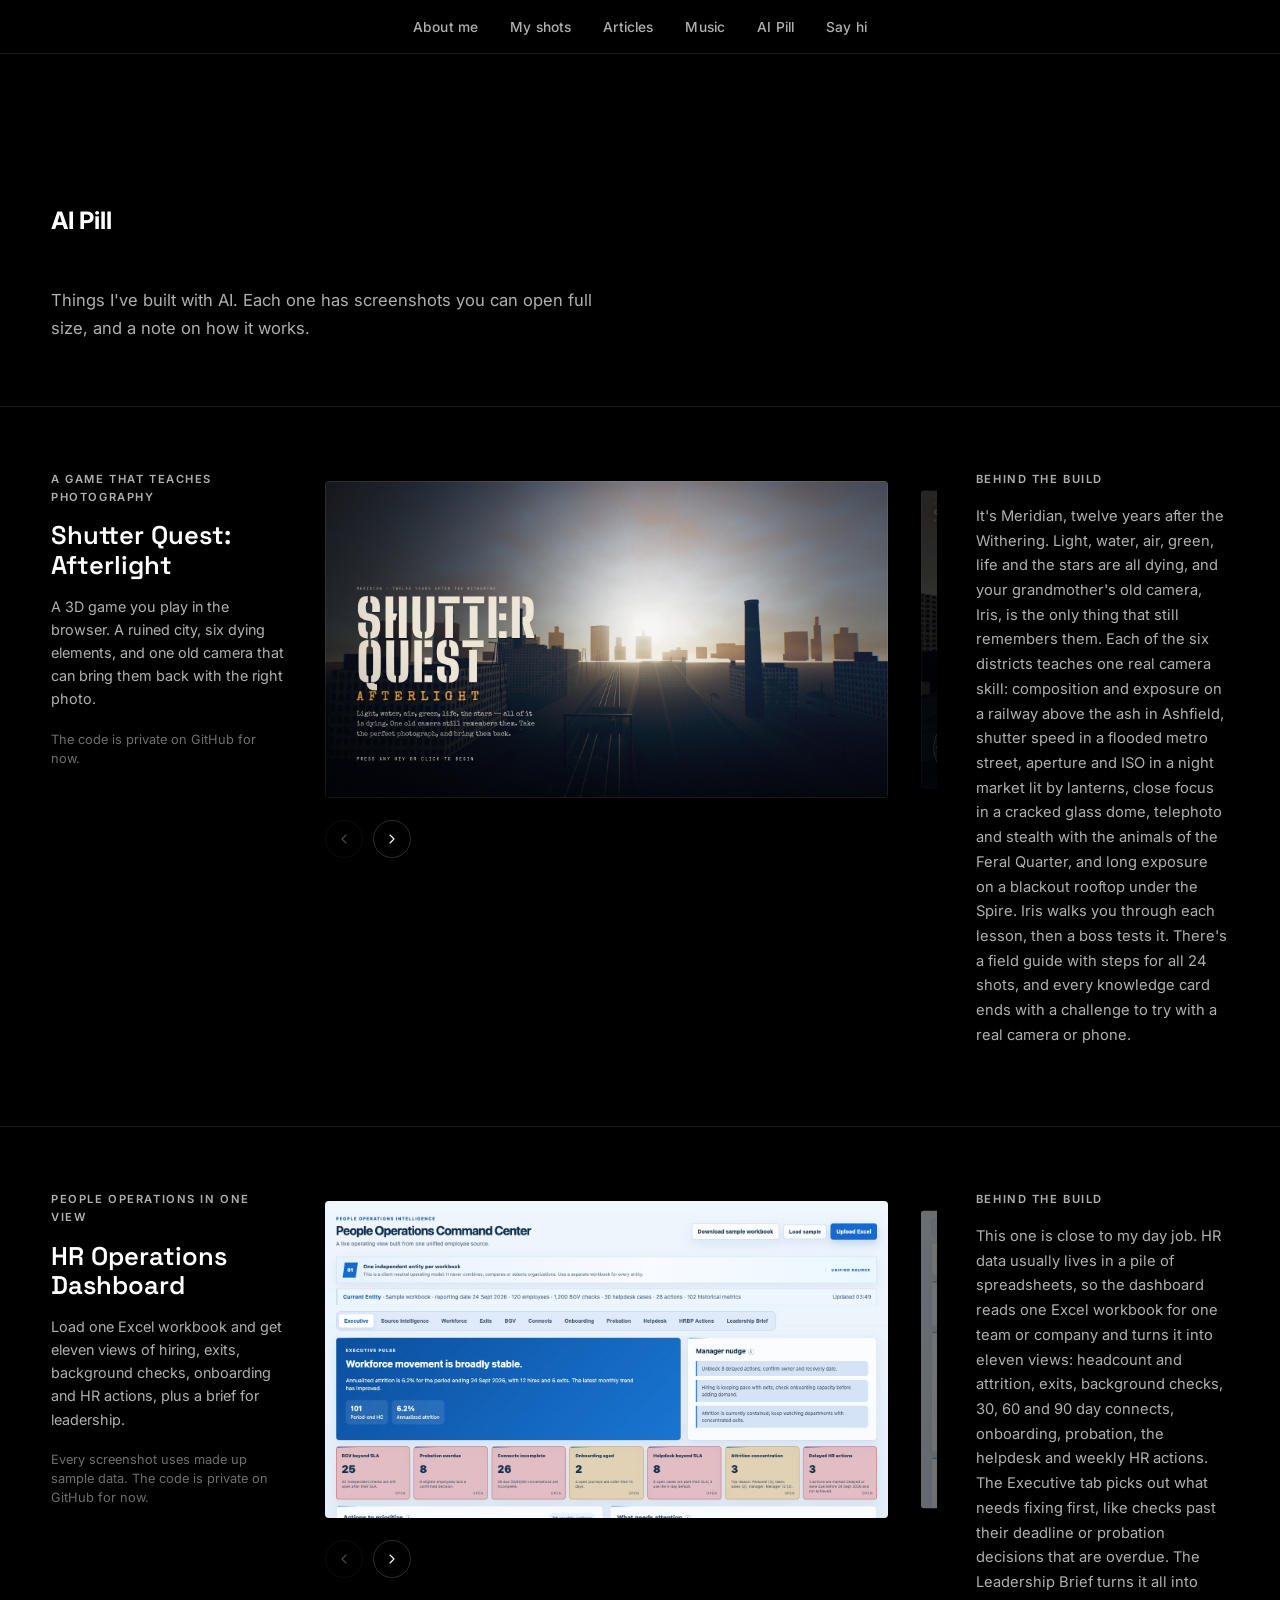
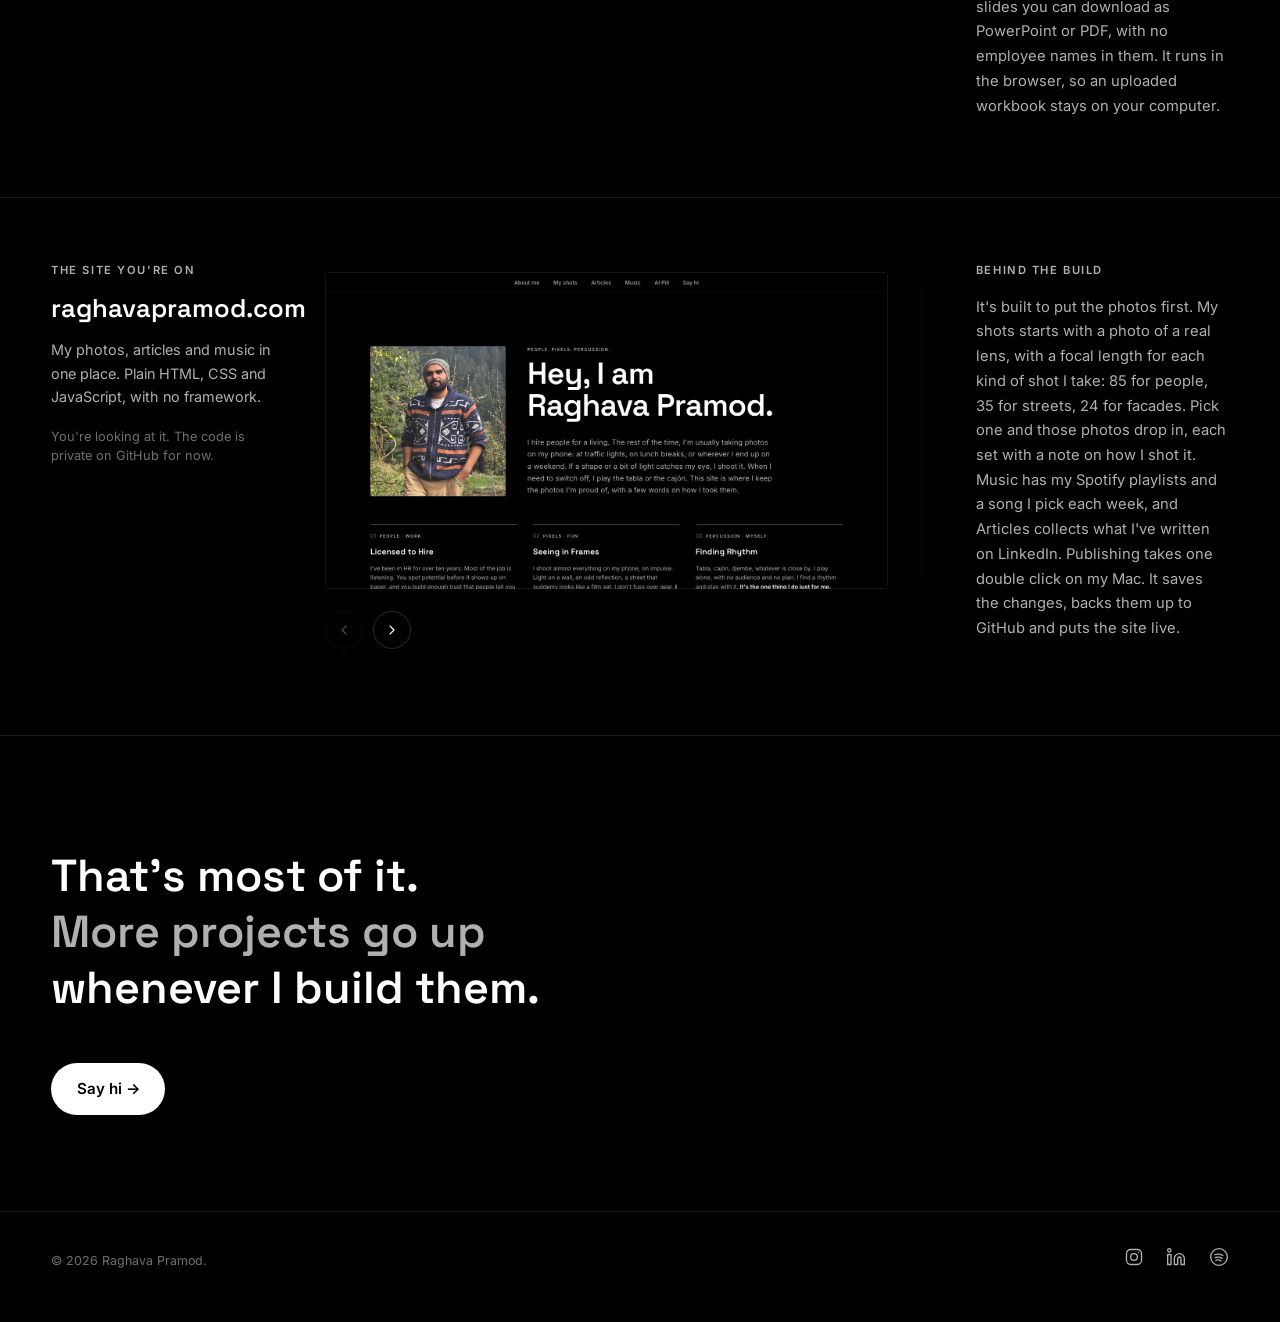
==== ai-pill.html @ fe7882f2 "AI Pill: new section with Shutter Quest: Afterlight, the HR Operations Dashboard and this site Scree" ====
<!DOCTYPE html>
<html lang="en">
<head>
<meta charset="UTF-8">
<meta name="viewport" content="width=device-width, initial-scale=1">
<title>AI Pill | Raghava Pramod</title>
<meta name="description" content="Things I've built with AI, with screenshots and a note on how each one works.">

<meta property="og:type" content="website">
<meta property="og:title" content="AI Pill | Raghava Pramod">
<meta property="og:description" content="Things I've built with AI, with screenshots and a note on how each one works.">
<meta property="og:image" content="og-image.svg">
<meta name="twitter:card" content="summary_large_image">
<meta name="twitter:title" content="AI Pill | Raghava Pramod">

<link rel="preconnect" href="https://fonts.googleapis.com">
<link rel="preconnect" href="https://fonts.gstatic.com" crossorigin>
<link href="https://fonts.googleapis.com/css2?family=Space+Grotesk:wght@400;500;600;700&family=Inter:wght@400;500;600&display=swap" rel="stylesheet">

<link rel="stylesheet" href="styles.css?v=31">
</head>
<body class="loading-lock">

<div class="loader" id="loader" aria-hidden="true" data-phrase="Getting the build right.">
  <p class="loader-line"><span class="loader-type" id="loader-type"></span><span class="loader-cursor">|</span></p>
</div>

<a class="skip-link" href="#main">Skip to content</a>

<header class="site-header">
  <div class="wrap">
    <nav class="main-nav" aria-label="Primary">
      <ul>
        <li><a href="index.html#about">About me</a></li>
        <li><a href="shots.html">My shots</a></li>
        <li><a href="articles.html">Articles</a></li>
        <li><a href="music.html">Music</a></li>
        <li><a href="ai-pill.html">AI Pill</a></li>
        <li><a href="contact.html">Say hi</a></li>
      </ul>
    </nav>
  </div>
</header>

<main id="main">

  <section class="page-hero wrap">
    <div class="section-head">
      <h1 id="ai-heading">AI Pill</h1>
    </div>
    <p class="stories-intro">Things I've built with AI. Each one has screenshots you can open full size, and a note on how it works.</p>
  </section>

  <div class="projects-list" id="projects-list"></div>

  <section class="closing wrap" id="contact" aria-labelledby="closing-heading">
    <h2 class="visually-hidden" id="closing-heading">Say hi</h2>
    <p class="closing-lines">
      <span class="line">That's most of it.</span>
      <span class="line">More projects go up</span>
      <span class="line">whenever I build them.</span>
    </p>
    <a class="closing-cta" href="contact.html">Say hi →</a>
  </section>

</main>

<footer class="site-footer">
  <div class="wrap">
    <p>&copy; <span id="year"></span> Raghava Pramod.</p>
    <ul class="footer-links">
      <li><a href="https://www.instagram.com/raghavapramod/" target="_blank" rel="noopener noreferrer" aria-label="Instagram, opens in a new tab"><svg class="ig-glyph" viewBox="0 0 24 24" fill="none" stroke="currentColor" stroke-width="1.6" stroke-linecap="round" stroke-linejoin="round" aria-hidden="true"><rect x="3" y="3" width="18" height="18" rx="5"></rect><circle cx="12" cy="12" r="4"></circle><line x1="17.5" y1="6.5" x2="17.5" y2="6.5"></line></svg></a></li>
      <li><a href="https://www.linkedin.com/in/raghava-pramod-16317697/" target="_blank" rel="noopener noreferrer" aria-label="LinkedIn, opens in a new tab"><svg class="ig-glyph" viewBox="0 0 24 24" fill="none" stroke="currentColor" stroke-width="1.6" stroke-linecap="round" stroke-linejoin="round" aria-hidden="true"><path d="M16 8a6 6 0 0 1 6 6v7h-4v-7a2 2 0 0 0-4 0v7h-4v-7a6 6 0 0 1 6-6z"></path><rect x="2" y="9" width="4" height="12"></rect><circle cx="4" cy="4" r="2"></circle></svg></a></li>
      <li><a href="https://open.spotify.com/user/36vazb5w8vdts3cxnagg9n65b" target="_blank" rel="noopener noreferrer" aria-label="Spotify, opens in a new tab"><svg class="ig-glyph" viewBox="0 0 24 24" fill="none" stroke="currentColor" stroke-width="1.6" stroke-linecap="round" stroke-linejoin="round" aria-hidden="true"><circle cx="12" cy="12" r="10"></circle><path d="M7 9.2c3.2-1 7-.7 9.6 1"></path><path d="M7.6 12.6c2.7-.8 5.9-.5 8.1 1"></path><path d="M8.3 15.8c2.1-.6 4.5-.4 6.2.9"></path></svg></a></li>
    </ul>
  </div>
</footer>

<div class="lightbox" id="lightbox" role="dialog" aria-modal="true" aria-label="Screenshot viewer" aria-hidden="true">
  <button class="lightbox-nav prev" id="lightbox-prev" type="button" aria-label="Previous screenshot">
    <svg viewBox="0 0 24 24" fill="none" stroke="currentColor" stroke-width="1.6" stroke-linecap="round" stroke-linejoin="round"><path d="M15 18l-6-6 6-6"/></svg>
  </button>
  <figure class="lightbox-figure">
    <img id="lightbox-img" src="" alt="">
    <figcaption class="lightbox-caption" id="lightbox-caption"></figcaption>
  </figure>
  <button class="lightbox-nav next" id="lightbox-next" type="button" aria-label="Next screenshot">
    <svg viewBox="0 0 24 24" fill="none" stroke="currentColor" stroke-width="1.6" stroke-linecap="round" stroke-linejoin="round"><path d="M9 18l6-6-6-6"/></svg>
  </button>
  <button class="lightbox-close" id="lightbox-close" type="button" aria-label="Close screenshot viewer">
    <svg viewBox="0 0 24 24" fill="none" stroke="currentColor" stroke-width="1.6" stroke-linecap="round" stroke-linejoin="round"><path d="M6 6l12 12M18 6L6 18"/></svg>
  </button>
</div>

<script src="script.js?v=31"></script>
</body>
</html>
---- styles.css ----
/* ============================================================
   Raghava Pramod — personal site
   Black & white, modern grotesk. No editorial serif trappings.
   ============================================================ */

:root {
  --bg: #000000;
  --bg-1: #0d0d0d;
  --bg-2: #161616;
  --line: #2b2b2b;
  --line-soft: #1c1c1c;
  --fg: #ffffff;
  --fg-dim: #b0b0b0;
  --fg-faint: #6e6e6e;

  --display: "Space Grotesk", "Helvetica Neue", Arial, sans-serif;
  --body: "Inter", "Helvetica Neue", Arial, sans-serif;

  --ease: cubic-bezier(0.22, 0.61, 0.36, 1);
  --dur-fast: 220ms;
  --dur-med: 460ms;
  --dur-slow: 800ms;
}

@media (prefers-reduced-motion: reduce) {
  :root { --dur-fast: 1ms; --dur-med: 1ms; --dur-slow: 1ms; }
}

* { box-sizing: border-box; }
html { scroll-behavior: smooth; }
@media (prefers-reduced-motion: reduce) { html { scroll-behavior: auto; } }

html, body { max-width: 100%; overflow-x: clip; }

body {
  margin: 0;
  background: var(--bg);
  color: var(--fg);
  font-family: var(--body);
  font-size: 16px;
  line-height: 1.6;
  -webkit-font-smoothing: antialiased;
}

img { max-width: 100%; display: block; }
a { color: inherit; }

.visually-hidden {
  position: absolute; width: 1px; height: 1px;
  padding: 0; margin: -1px; overflow: hidden;
  clip: rect(0,0,0,0); white-space: nowrap; border: 0;
}

.skip-link {
  position: absolute; left: 1rem; top: -3rem;
  background: var(--fg); color: var(--bg);
  padding: 0.6rem 1rem; font-weight: 600; font-size: 0.85rem;
  z-index: 200; transition: top var(--dur-fast) var(--ease);
  text-decoration: none; border-radius: 2px;
}
.skip-link:focus { top: 1rem; }

:focus-visible { outline: 2px solid var(--fg); outline-offset: 3px; }

/* ---------- Loader ---------- */

body.loading-lock { overflow: hidden; }

.loader {
  position: fixed;
  inset: 0;
  z-index: 500;
  background: var(--bg);
  display: flex;
  align-items: center;
  justify-content: center;
  transition: opacity 650ms var(--ease), transform 650ms var(--ease);
}
.loader.is-done {
  opacity: 0;
  transform: translateY(-3%);
  pointer-events: none;
}

.loader-line {
  font-family: var(--display);
  font-weight: 500;
  font-size: clamp(1.1rem, 3vw, 1.6rem);
  color: var(--fg);
  letter-spacing: -0.01em;
  display: flex;
  align-items: center;
}

.loader-cursor {
  display: inline-block;
  margin-left: 2px;
  animation: loader-blink 900ms steps(1) infinite;
}
@keyframes loader-blink {
  0%, 49% { opacity: 1; }
  50%, 100% { opacity: 0; }
}

@media (prefers-reduced-motion: reduce) {
  .loader-cursor { animation: none; }
}

/* ---------- Layout shell ---------- */

.wrap {
  max-width: 1320px;
  margin: 0 auto;
  padding-left: clamp(1.25rem, 4vw, 3.5rem);
  padding-right: clamp(1.25rem, 4vw, 3.5rem);
}

.rule { border: none; border-top: 1px solid var(--line); margin: 0; }

.eyebrow {
  font-family: var(--body);
  text-transform: uppercase;
  letter-spacing: 0.14em;
  font-size: 0.7rem;
  font-weight: 600;
  color: var(--fg-dim);
}

/* ---------- Site header ---------- */

.site-header {
  position: sticky;
  top: 0;
  z-index: 100;
  background: rgba(0,0,0,0.82);
  backdrop-filter: blur(6px);
  -webkit-backdrop-filter: blur(6px);
  border-bottom: 1px solid var(--line-soft);
}

.site-header .wrap {
  display: flex;
  align-items: center;
  justify-content: center;
  padding-top: 0.85rem;
  padding-bottom: 0.85rem;
}

.main-nav ul {
  list-style: none; display: flex;
  gap: clamp(1rem, 2.5vw, 2.2rem);
  margin: 0; padding: 0;
  flex-wrap: wrap;
  justify-content: center;
}
.main-nav a {
  text-decoration: none; font-size: 0.86rem; font-weight: 500;
  letter-spacing: 0.01em; color: var(--fg-dim); position: relative;
  padding-bottom: 3px; transition: color var(--dur-fast) var(--ease);
}
.main-nav a:hover, .main-nav a:focus-visible { color: var(--fg); }
.main-nav a::after {
  content: ""; position: absolute; left: 0; right: 100%; bottom: 0;
  height: 1px; background: var(--fg); transition: right var(--dur-med) var(--ease);
}
.main-nav a:hover::after, .main-nav a:focus-visible::after { right: 0; }

/* shared Instagram glyph, sized to whatever text it sits beside */
.ig-glyph {
  width: 1.15em;
  height: 1.15em;
  flex-shrink: 0;
}

/* ---------- Intro (photo + about, split hero) ---------- */

.intro {
  padding-top: clamp(6rem, 11vw, 8.5rem);
  padding-bottom: clamp(3rem, 6vw, 4.5rem);
}

.intro-grid {
  display: grid;
  grid-template-columns: minmax(280px, 40%) minmax(0, 1fr);
  gap: clamp(2rem, 5vw, 4rem);
  align-items: start;
}

.intro-photo img {
  width: 100%;
  aspect-ratio: 3 / 4;
  object-fit: cover;
  border-radius: 4px;
  box-shadow: 0 0 0 1px rgba(255,255,255,0.08);
}

.intro-copy { min-width: 0; }

.statement {
  font-family: var(--display);
  font-weight: 600;
  font-size: clamp(2.4rem, 5.4vw, 4.2rem);
  line-height: 1.04;
  letter-spacing: -0.02em;
  margin: 0.7rem 0 1.2rem;
}

.opening-support {
  font-size: clamp(1rem, 1.3vw, 1.08rem);
  color: var(--fg-dim);
  max-width: 56ch;
  line-height: 1.65;
}
.opening-support strong { color: var(--fg); font-weight: 600; }
.opening-support + .opening-support { margin-top: 1.1rem; }

/* ---------- Practices (stacked, inside the intro's right column) ---------- */

.section-head {
  display: flex; align-items: baseline; gap: 1rem;
  margin-bottom: clamp(2rem, 4.5vw, 3rem); flex-wrap: wrap;
}
.section-head h2 {
  font-family: var(--display);
  font-weight: 600;
  font-size: clamp(1.6rem, 3.2vw, 2.3rem);
  margin: 0;
  letter-spacing: -0.01em;
}

.practice-stack {
  display: flex;
  flex-direction: column;
  gap: 1.5rem;
  margin-top: clamp(2rem, 4vw, 3rem);
  max-width: 56ch;
}

.practice-stack .practice {
  position: relative;
  min-width: 0;
  padding-top: 1.2rem;
  display: block;
  text-decoration: none;
  color: inherit;
  /* neutralise the generic .reveal fade — this section animates
     its own children (rule draw + staggered label/body) instead */
  opacity: 1;
  transform: none;
}

/* the sequential transition: a rule that draws left-to-right,
   one row after another, then its content rises into place */
.practice::before {
  content: "";
  position: absolute;
  top: 0; left: 0;
  width: 0%;
  height: 1px;
  background: var(--fg);
  transition: width 640ms var(--ease);
}
.practice.is-visible::before { width: 100%; }
.practice-stack .practice:nth-child(1)::before { transition-delay: 0ms; }
.practice-stack .practice:nth-child(2)::before { transition-delay: 180ms; }
.practice-stack .practice:nth-child(3)::before { transition-delay: 360ms; }

.practice-label {
  display: flex;
  align-items: baseline;
  gap: 0.55rem;
  margin-bottom: 0.8rem;
  opacity: 0;
  transform: translateY(10px);
  transition: opacity 520ms var(--ease), transform 520ms var(--ease);
}
.practice-body {
  opacity: 0;
  transform: translateY(10px);
  transition: opacity 520ms var(--ease), transform 520ms var(--ease);
}
.practice.is-visible .practice-label,
.practice.is-visible .practice-body { opacity: 1; transform: translateY(0); }

.practice-stack .practice:nth-child(1) .practice-label { transition-delay: 120ms; }
.practice-stack .practice:nth-child(1) .practice-body { transition-delay: 190ms; }
.practice-stack .practice:nth-child(2) .practice-label { transition-delay: 300ms; }
.practice-stack .practice:nth-child(2) .practice-body { transition-delay: 370ms; }
.practice-stack .practice:nth-child(3) .practice-label { transition-delay: 480ms; }
.practice-stack .practice:nth-child(3) .practice-body { transition-delay: 550ms; }

.practice-index {
  font-family: var(--display);
  font-size: 0.85rem;
  color: var(--fg-faint);
}

.practice-title {
  font-family: var(--display);
  font-weight: 600;
  font-size: clamp(1.1rem, 1.6vw, 1.3rem);
  margin: 0 0 0.5rem;
  color: var(--fg);
}

.practice-copy {
  color: var(--fg-dim);
  font-size: 0.92rem;
  line-height: 1.62;
}
.practice-copy strong { color: var(--fg); font-weight: 600; }

.practice-more {
  display: inline-block;
  margin-top: 0.9rem;
  font-size: 0.78rem;
  font-weight: 600;
  color: var(--fg-faint);
  transition: color var(--dur-fast) var(--ease);
}
.practice:hover .practice-more,
.practice:focus-visible .practice-more { color: var(--fg); }
.practice:hover .practice-title,
.practice:focus-visible .practice-title { text-decoration: underline; text-underline-offset: 4px; }

/* ---------- Lens dial (genre navigator) ---------- */

.lens-section {
  padding-top: clamp(2rem, 6vw, 4rem);
  padding-bottom: clamp(3rem, 7vw, 5rem);
  border-top: 1px solid var(--line-soft);
}

.stories-intro {
  color: var(--fg-dim);
  max-width: 58ch;
  font-size: clamp(0.97rem, 1.3vw, 1.05rem);
  margin-top: -1.4rem;
  margin-bottom: 0;
  line-height: 1.7;
}

.lens {
  position: relative;
  width: min(94vw, 660px);
  aspect-ratio: 1;
  margin: clamp(3rem, 7vw, 4.5rem) auto 2.5rem;
}

/* the real lens photo, centered */
.lens-photo {
  position: absolute; inset: 28%;
  border-radius: 50%;
  overflow: hidden;
  box-shadow: 0 0 0 1px rgba(255,255,255,0.1), 0 24px 60px rgba(0,0,0,0.55);
}
.lens-photo img { width: 100%; height: 100%; object-fit: cover; display: block; }

/* fixed index mark — the "you are here" pointer a real lens has */
.lens-index {
  position: absolute;
  top: 6%; left: 50%;
  transform: translateX(-50%);
  width: 0; height: 0;
  border-left: 4px solid transparent;
  border-right: 4px solid transparent;
  border-top: 6px solid var(--fg-dim);
}

/* the rotating focal-length scale ring, just outside the photo */
.lens-scale {
  position: absolute; inset: 0;
  transition: transform 640ms var(--ease);
}

.lens-mark {
  position: absolute;
  transform: translate(-50%, -50%);
  width: 30px; height: 30px;
  border: none; background: none; padding: 0; margin: 0;
  cursor: pointer;
  display: flex; align-items: center; justify-content: center;
  opacity: 0;
}
.lens.is-live .lens-mark { opacity: 1; transition: opacity 420ms var(--ease); }

.lens-mark-inner {
  display: block;
  font-family: var(--display);
  font-size: 0.72rem;
  font-weight: 600;
  color: var(--fg-dim);
  letter-spacing: 0.01em;
  transition: color var(--dur-fast) var(--ease), transform 640ms var(--ease);
}
.lens-mark:hover .lens-mark-inner,
.lens-mark.is-hover .lens-mark-inner { color: var(--fg); }
.lens-mark.is-active .lens-mark-inner {
  color: var(--fg);
  text-decoration: underline;
  text-underline-offset: 3px;
}

/* leader lines, military-callout style: anchor dot, diagonal, elbow, horizontal run.
   Hidden by default (drawn back into the ring) — a mark's hover/focus, or its own
   callout's hover/focus, extends the line out; moving away retracts it. */
.lens-lines {
  position: absolute; inset: 0;
  width: 100%; height: 100%;
  overflow: visible;
  pointer-events: none;
}
.lens-line {
  fill: none;
  stroke: var(--fg-faint);
  stroke-width: 0.4;
  vector-effect: non-scaling-stroke;
  transition: stroke-dashoffset 420ms var(--ease), stroke 220ms var(--ease);
}
.lens-dot {
  fill: var(--fg-dim);
  opacity: 0;
  transition: opacity 200ms var(--ease), fill 220ms var(--ease);
}
.lens-dot.is-open { opacity: 1; }

.lens-genres { position: absolute; inset: 0; }

.lens-genre {
  position: absolute;
  display: flex;
  flex-direction: column;
  gap: 0.15rem;
  max-width: 11rem;
  text-decoration: none;
  opacity: 0;
  transform-origin: center;
  pointer-events: none;
  transition: opacity 260ms var(--ease);
}
.lens-genre.is-open { opacity: 1; pointer-events: auto; }

.lens-genre--right { transform: translate(0, -50%); align-items: flex-start; text-align: left; }
.lens-genre--left { transform: translate(-100%, -50%); align-items: flex-end; text-align: right; }

.lens-genre-focal {
  font-family: var(--body);
  font-size: 0.64rem;
  letter-spacing: 0.12em;
  text-transform: uppercase;
  color: var(--fg-faint);
}
.lens-genre-label {
  font-family: var(--display);
  font-weight: 600;
  font-size: 0.92rem;
  color: var(--fg-dim);
  transition: color var(--dur-fast) var(--ease);
}
.lens-genre:hover .lens-genre-label,
.lens-genre.is-active .lens-genre-label { color: var(--fg); }

/* rotate affordance under the dial */
.lens-hint {
  display: flex; align-items: center; justify-content: center; gap: 0.5rem;
  color: var(--fg-faint);
  font-size: 0.8rem;
  margin-top: -1rem;
}
.lens-hint svg {
  width: 15px; height: 15px;
  animation: lens-hint-spin 3.2s linear infinite;
}
@keyframes lens-hint-spin { to { transform: rotate(360deg); } }

@media (prefers-reduced-motion: reduce) {
  .lens-scale, .lens-mark-inner, .lens-line, .lens-genre, .lens-mark, .lens-dot { transition: none; }
  .lens-hint svg { animation: none; }
}

@media (max-width: 640px) {
  .lens-genre { max-width: 6.4rem; }
  .lens-genre-label { font-size: 0.8rem; }
  .lens-mark-inner { font-size: 0.62rem; }
}

/* ---------- Shots page (carousels grouped/filtered by genre) ---------- */

.shots-hero { padding-top: clamp(6rem, 11vw, 8rem); padding-bottom: clamp(1rem, 3vw, 2rem); }

.shots-group-heading {
  font-family: var(--display);
  font-weight: 600;
  font-size: clamp(1.1rem, 2vw, 1.4rem);
  letter-spacing: -0.005em;
  margin: clamp(2.4rem, 5vw, 3.5rem) clamp(1.25rem, 4vw, 3.5rem) 0;
  padding-bottom: 0.9rem;
  color: var(--fg-dim);
}

.ig-link {
  display: inline-flex; align-items: center; gap: 0.4rem;
  font-size: 0.78rem; font-weight: 600; text-decoration: none;
  color: var(--fg); border-bottom: 1px solid var(--fg-faint);
  padding-bottom: 2px;
  transition: border-color var(--dur-fast) var(--ease);
}
.ig-link:hover, .ig-link:focus-visible { border-color: var(--fg); }

.story {
  display: grid;
  grid-template-columns: minmax(190px, 22%) minmax(0, 44%) minmax(220px, 1fr);
  gap: clamp(1.5rem, 3vw, 2.4rem);
  padding: clamp(2.4rem, 5vw, 4rem) clamp(1.25rem, 4vw, 3.5rem);
  border-top: 1px solid var(--line-soft);
  min-width: 0;
  max-width: 1320px;
  margin: 0 auto;
}

.story-info { position: sticky; top: 5.2rem; align-self: start; min-width: 0; }
.story-info .eyebrow { display: block; margin-bottom: 0.9rem; }

.story-title {
  font-family: var(--display);
  font-weight: 600;
  font-size: clamp(1.25rem, 2vw, 1.6rem);
  line-height: 1.16;
  margin: 0 0 0.9rem;
  color: var(--fg);
}

.story-note { color: var(--fg-dim); font-size: 0.9rem; line-height: 1.6; max-width: 34ch; margin: 0 0 1.2rem; }

/* Carousel */

.rail-wrap { position: relative; min-width: 0; }

.rail {
  display: flex;
  gap: clamp(0.6rem, 1.4vw, 1rem);
  overflow-x: auto;
  scroll-snap-type: x proximity;
  padding-bottom: 0.4rem;
  padding-top: 0.6rem;
  -webkit-overflow-scrolling: touch;
  scrollbar-width: thin;
  scrollbar-color: var(--line) transparent;
}
.rail::-webkit-scrollbar { height: 6px; }
.rail::-webkit-scrollbar-thumb { background: var(--line); border-radius: 3px; }
.rail::-webkit-scrollbar-track { background: transparent; }

.rail-card {
  flex: 0 0 auto;
  width: 62%;
  max-width: 380px;
  aspect-ratio: 3 / 4;
  scroll-snap-align: start;
  border: none;
  padding: 0;
  background: var(--bg-1);
  cursor: zoom-in;
  overflow: hidden;
  border-radius: 4px;
  position: relative;
  opacity: 0.45;
  transform: scale(0.94);
  transition: opacity var(--dur-med) var(--ease), transform var(--dur-med) var(--ease);
}
.rail-card.is-active { opacity: 1; transform: scale(1); }

.rail-card img {
  width: 100%; height: 100%;
  object-fit: cover;
  transition: transform var(--dur-slow) var(--ease);
  display: block;
}
.rail-card:hover img, .rail-card:focus-visible img { transform: scale(1.035); }

.rail-card::after {
  content: "";
  position: absolute; inset: 0;
  box-shadow: inset 0 0 0 1px rgba(255,255,255,0.08);
  pointer-events: none;
}

.rail-controls { display: flex; gap: 0.6rem; margin-top: 1rem; }

.rail-btn {
  width: 38px; height: 38px; border-radius: 50%;
  border: 1px solid var(--line); background: transparent; color: var(--fg);
  display: flex; align-items: center; justify-content: center; cursor: pointer;
  transition: border-color var(--dur-fast) var(--ease), transform 120ms var(--ease), background var(--dur-fast) var(--ease);
}
.rail-btn:hover { border-color: var(--fg); background: var(--bg-2); }
.rail-btn:active { transform: scale(0.92); }
.rail-btn svg { width: 16px; height: 16px; }
.rail-btn:disabled { opacity: 0.3; cursor: default; }
.rail-btn:disabled:hover { border-color: var(--line); background: transparent; }

/* AI Pill: landscape screenshots get a wider carousel column */
.story--wide { grid-template-columns: minmax(190px, 20%) minmax(0, 52%) minmax(220px, 1fr); }
.story--wide .rail-card { width: 92%; max-width: 720px; aspect-ratio: 16 / 9; }
.story--wide .rail-card img { object-position: center top; }
.story-status { color: var(--fg-faint); font-size: 0.8rem; line-height: 1.5; max-width: 34ch; margin: 1.1rem 0 0; }
.projects-list { padding-top: clamp(1rem, 3vw, 2rem); }
.projects-list .story:last-child { padding-bottom: clamp(3rem, 7vw, 5rem); }

/* Behind-the-shot column */

.story-behind { min-width: 0; }
.story-behind .eyebrow { display: block; margin-bottom: 0.9rem; }
.shot-perspective { color: var(--fg-dim); font-size: 0.92rem; line-height: 1.68; max-width: 46ch; }

/* ---------- Generic page hero (articles / music) ---------- */

.page-hero { padding-top: clamp(6rem, 11vw, 8rem); padding-bottom: clamp(1rem, 3vw, 2rem); }

.empty-note { color: var(--fg-faint); font-size: 0.92rem; padding: clamp(1.5rem, 4vw, 2.5rem) 0; }

/* ---------- Articles ---------- */

.articles { padding-top: clamp(1rem, 3vw, 2rem); padding-bottom: clamp(3rem, 7vw, 5rem); }

.articles-list {
  display: grid;
  grid-template-columns: repeat(auto-fill, minmax(280px, 1fr));
  gap: clamp(1.5rem, 3vw, 2rem);
}

.article-card {
  display: block;
  text-decoration: none;
  padding: clamp(1.4rem, 3vw, 1.8rem);
  border: 1px solid var(--line-soft);
  border-radius: 4px;
  transition: border-color var(--dur-fast) var(--ease), transform var(--dur-fast) var(--ease);
}
.article-card:hover, .article-card:focus-visible {
  border-color: var(--line);
  transform: translateY(-2px);
}
.article-card .eyebrow { display: block; margin-bottom: 0.8rem; }

.article-title {
  font-family: var(--display);
  font-weight: 600;
  font-size: clamp(1.05rem, 1.8vw, 1.25rem);
  line-height: 1.25;
  margin: 0 0 0.7rem;
  color: var(--fg);
}

.article-blurb { color: var(--fg-dim); font-size: 0.88rem; line-height: 1.6; margin: 0 0 1.1rem; }
.article-link { margin-top: 0; }

/* ---------- Music ---------- */

.playlists { padding-top: clamp(1rem, 3vw, 2rem); padding-bottom: clamp(2rem, 5vw, 3.5rem); }

.playlist-grid {
  display: grid;
  grid-template-columns: repeat(auto-fill, minmax(280px, 1fr));
  gap: clamp(1.5rem, 3vw, 2rem);
}

.playlist-card iframe { border-radius: 8px; display: block; }

.playlist-title {
  font-family: var(--display);
  font-weight: 600;
  font-size: 0.95rem;
  margin: 0 0 0.7rem;
  color: var(--fg);
}

.song-log { padding-top: clamp(2rem, 5vw, 3rem); padding-bottom: clamp(3rem, 7vw, 5rem); border-top: 1px solid var(--line-soft); }

.song-entry {
  padding: clamp(1.6rem, 3.5vw, 2.2rem) 0;
  border-top: 1px solid var(--line-soft);
}
.song-log-list .song-entry:last-child,
#song-log-list .song-entry:last-child { border-bottom: 1px solid var(--line-soft); }
.song-entry .eyebrow { display: block; margin-bottom: 0.7rem; }

/* Weekly picks: album art on the left, text on the right at the same height.
   Laptop and up: the art spans the heading and body rows and stretches to match.
   Narrower: a smaller square cover sits beside the heading, the body runs below. */
.song-entry.has-art {
  display: grid;
  grid-template-columns: clamp(260px, 30%, 380px) minmax(0, 1fr);
  grid-template-rows: auto 1fr;
  grid-template-areas: "art head" "art body";
  column-gap: clamp(1.75rem, 4vw, 3.5rem);
  align-items: stretch;
}
.song-art {
  grid-area: art;
  display: block;
  border-radius: 4px;
  overflow: hidden;
  box-shadow: 0 0 0 1px rgba(255,255,255,0.08);
}
.song-art img {
  width: 100%;
  height: 100%;
  object-fit: cover;
  transition: transform var(--dur-slow) var(--ease);
}
.song-art:hover img { transform: scale(1.03); }
.song-head { grid-area: head; min-width: 0; }
.song-body { grid-area: body; display: flex; flex-direction: column; min-width: 0; }

.song-title {
  font-family: var(--display);
  font-weight: 600;
  font-size: clamp(1.05rem, 1.8vw, 1.3rem);
  margin: 0 0 0.7rem;
  color: var(--fg);
}
.has-art .song-title { font-size: clamp(1.35rem, 2.2vw, 1.9rem); line-height: 1.12; margin-bottom: 0.9rem; }
.song-artist { color: var(--fg-dim); font-weight: 500; }
.has-art .song-artist { font-size: 0.62em; margin-left: 0.2em; white-space: nowrap; }

.song-note { color: var(--fg-dim); font-size: 0.92rem; line-height: 1.65; max-width: 52ch; margin: 0 0 0.9rem; }
.has-art .song-note { max-width: 80ch; margin-bottom: 1.2rem; }

/* one row of facts on wide screens; a "wide" fact takes two slots */
.song-facts {
  display: grid;
  grid-template-columns: repeat(6, minmax(0, 1fr));
  margin: 0 0 1.1rem;
  border-top: 1px solid var(--line-soft);
}
.song-facts > div { padding: 0.7rem 1rem 0.7rem 0; border-bottom: 1px solid var(--line-soft); min-width: 0; }
.song-facts > div.is-wide { grid-column: span 2; }
.song-facts dt {
  text-transform: uppercase;
  letter-spacing: 0.14em;
  font-size: 0.62rem;
  font-weight: 600;
  color: var(--fg-faint);
}
.song-facts dd {
  margin: 0.3rem 0 0;
  font-family: var(--display);
  font-size: 0.95rem;
  font-weight: 500;
  line-height: 1.3;
  color: var(--fg);
}

.song-trivia { color: var(--fg-dim); font-size: 0.86rem; line-height: 1.6; max-width: 80ch; margin: 0 0 1.2rem; }
.song-trivia strong { color: var(--fg); font-weight: 600; }
.song-body .song-link { margin-top: auto; align-self: flex-start; }

@media (max-width: 1099px) {
  .song-entry.has-art {
    grid-template-columns: clamp(96px, 22vw, 190px) minmax(0, 1fr);
    grid-template-rows: auto auto;
    grid-template-areas: "art head" "body body";
    row-gap: 1.4rem;
  }
  .song-art { align-self: start; aspect-ratio: 1; }
  .song-head { align-self: center; }
  .song-facts { grid-template-columns: repeat(3, minmax(0, 1fr)); }
}
@media (max-width: 560px) {
  .has-art .song-head .eyebrow { font-size: 0.62rem; margin-bottom: 0.45rem; }
  .has-art .song-title { font-size: 1.25rem; margin-bottom: 0; }
  .has-art .song-artist { display: block; margin: 0.25rem 0 0; font-size: 0.72em; white-space: normal; }
  .song-facts { grid-template-columns: repeat(2, minmax(0, 1fr)); }
}

/* ---------- Closing ---------- */

.closing { padding-top: clamp(4rem, 9vw, 7rem); padding-bottom: clamp(4rem, 9vw, 6rem); border-top: 1px solid var(--line-soft); text-align: left; }

.closing-lines {
  font-family: var(--display);
  font-weight: 600;
  font-size: clamp(1.7rem, 4vw, 2.8rem);
  line-height: 1.24;
  max-width: 20ch;
  margin: 0 0 clamp(2rem, 5vw, 3rem);
  color: var(--fg);
}
.closing-lines .line { display: block; }
.closing-lines .line:nth-child(2) { color: var(--fg-dim); }

.closing-cta {
  display: inline-flex; align-items: center; gap: 0.5rem;
  text-decoration: none; font-weight: 600; font-size: 0.95rem;
  color: var(--bg); background: var(--fg);
  padding: 0.85rem 1.6rem; border-radius: 999px;
  transition: background var(--dur-fast) var(--ease), transform var(--dur-fast) var(--ease);
}
.closing-cta:hover, .closing-cta:focus-visible { background: var(--fg-dim); transform: translateY(-2px); }

/* ---------- Say hi page ---------- */

.sayhi {
  padding-top: clamp(6rem, 11vw, 8.5rem);
  padding-bottom: clamp(4rem, 8vw, 6rem);
}

.sayhi-grid {
  display: grid;
  grid-template-columns: minmax(260px, 38%) minmax(0, 1fr);
  gap: clamp(2rem, 5vw, 4rem);
  align-items: start;
}

.sayhi-photo img {
  width: 100%;
  aspect-ratio: 3 / 4;
  object-fit: cover;
  border-radius: 4px;
  box-shadow: 0 0 0 1px rgba(255,255,255,0.08);
}

.sayhi-copy { min-width: 0; }

.sayhi-links {
  list-style: none;
  margin: clamp(2rem, 4vw, 2.8rem) 0 0;
  padding: 0;
  display: flex;
  flex-direction: column;
  max-width: 34rem;
}

.sayhi-links li { border-top: 1px solid var(--line-soft); }
.sayhi-links li:last-child { border-bottom: 1px solid var(--line-soft); }

.sayhi-links a {
  display: flex;
  align-items: center;
  gap: 1rem;
  padding: 1.1rem 0.2rem;
  text-decoration: none;
  color: var(--fg-dim);
  transition: color var(--dur-fast) var(--ease), padding-left var(--dur-fast) var(--ease);
}
.sayhi-links a:hover, .sayhi-links a:focus-visible { color: var(--fg); padding-left: 0.6rem; }

.sayhi-icon { display: inline-flex; flex-shrink: 0; }
.sayhi-icon .ig-glyph { width: 22px; height: 22px; }

.sayhi-link-text { display: flex; flex-direction: column; gap: 0.15rem; min-width: 0; }

.sayhi-platform {
  font-family: var(--display);
  font-weight: 600;
  font-size: 1rem;
  color: var(--fg);
}
.sayhi-handle { font-size: 0.82rem; color: var(--fg-faint); }

.sayhi-arrow {
  margin-left: auto;
  font-size: 1rem;
  opacity: 0;
  transition: opacity var(--dur-fast) var(--ease);
}
.sayhi-links a:hover .sayhi-arrow, .sayhi-links a:focus-visible .sayhi-arrow { opacity: 1; }

@media (prefers-reduced-motion: reduce) {
  .sayhi-links a, .sayhi-arrow, .footer-links a { transition: none; }
}

@media (max-width: 900px) {
  .sayhi-grid { grid-template-columns: 1fr; }
  .sayhi-photo { max-width: 320px; }
}

/* ---------- Footer ---------- */

.site-footer { border-top: 1px solid var(--line-soft); padding: 2.2rem 0 3rem; }
.site-footer .wrap { display: flex; justify-content: space-between; align-items: center; gap: 1rem; flex-wrap: wrap; }
.site-footer p { margin: 0; color: var(--fg-faint); font-size: 0.78rem; }
.footer-links { display: flex; gap: 1.4rem; list-style: none; margin: 0; padding: 0; align-items: center; }
.footer-links a {
  display: inline-flex;
  color: var(--fg-dim);
  text-decoration: none;
  transition: color var(--dur-fast) var(--ease), transform var(--dur-fast) var(--ease);
}
.footer-links a:hover, .footer-links a:focus-visible { color: var(--fg); transform: translateY(-2px); }
.footer-links .ig-glyph { width: 20px; height: 20px; }

/* ---------- Lightbox ---------- */

.lightbox {
  position: fixed; inset: 0; z-index: 300;
  background: rgba(0,0,0,0.97);
  display: flex; align-items: center; justify-content: center;
  opacity: 0; visibility: hidden;
  transition: opacity var(--dur-med) var(--ease);
}
.lightbox.is-open { opacity: 1; visibility: visible; }

.lightbox-figure { max-width: min(92vw, 1400px); max-height: 88vh; display: flex; flex-direction: column; align-items: center; gap: 0.9rem; }

.lightbox img {
  max-width: 92vw; max-height: 80vh; width: auto; height: auto;
  object-fit: contain;
  box-shadow: 0 30px 80px rgba(0,0,0,0.6);
  transform: scale(0.98);
  transition: transform var(--dur-med) var(--ease);
}
.lightbox.is-open img { transform: scale(1); }

.lightbox-caption { font-family: var(--body); font-size: 0.88rem; color: var(--fg-dim); text-align: center; max-width: 60ch; }

.lightbox-close {
  position: absolute; top: 1.4rem; right: 1.6rem;
  width: 44px; height: 44px; border-radius: 50%;
  border: 1px solid var(--line); background: rgba(0,0,0,0.7); color: var(--fg);
  display: flex; align-items: center; justify-content: center; cursor: pointer;
  transition: border-color var(--dur-fast) var(--ease), transform 120ms var(--ease);
}
.lightbox-close:hover { border-color: var(--fg); }
.lightbox-close:active { transform: scale(0.92); }
.lightbox-close svg { width: 18px; height: 18px; }

.lightbox-nav {
  position: absolute; top: 50%; transform: translateY(-50%);
  width: 46px; height: 46px; border-radius: 50%;
  border: 1px solid var(--line); background: rgba(0,0,0,0.7); color: var(--fg);
  display: flex; align-items: center; justify-content: center; cursor: pointer;
  transition: border-color var(--dur-fast) var(--ease), transform 120ms var(--ease);
}
.lightbox-nav:hover { border-color: var(--fg); }
.lightbox-nav:active { transform: translateY(-50%) scale(0.92); }
.lightbox-nav.prev { left: 1.2rem; }
.lightbox-nav.next { right: 1.2rem; }
.lightbox-nav svg { width: 18px; height: 18px; }

@media (max-width: 640px) { .lightbox-nav { display: none; } }

/* ---------- Scroll reveal ---------- */

.reveal { opacity: 0; transform: translateY(16px); transition: opacity var(--dur-slow) var(--ease), transform var(--dur-slow) var(--ease); }
.reveal.is-visible { opacity: 1; transform: translateY(0); }

/* ---------- Responsive ---------- */

@media (max-width: 900px) {
  .intro-grid { grid-template-columns: 1fr; }
  .intro-photo { max-width: 320px; }
  .story { grid-template-columns: 1fr; }
  .story-info { position: static; }
}

@media (max-width: 520px) {
  .main-nav ul { gap: 0.6rem 0.8rem; }
  .main-nav a { font-size: 0.78rem; }
}
@media (max-width: 380px) {
  .site-header .wrap { padding-left: 1rem; padding-right: 1rem; }
  .main-nav ul { gap: 0.5rem 0.7rem; }
  .main-nav a { font-size: 0.74rem; }
}

@media (max-width: 560px) {
  .statement { max-width: 100%; }
}

/* ---------- Lens: centre tag, callout description ---------- */

.lens-tag {
  position: absolute; left: 50%; top: 50%;
  transform: translate(-50%, -50%);
  white-space: nowrap;
  background: rgba(0,0,0,0.72);
  border: 1px solid rgba(255,255,255,0.22);
  color: var(--fg);
  font-family: var(--display);
  font-weight: 600;
  font-size: 0.78rem;
  letter-spacing: 0.06em;
  text-transform: uppercase;
  padding: 0.55rem 1rem;
  border-radius: 999px;
  pointer-events: none;
}

.lens-genre { max-width: 14rem; }
.lens-genre-desc {
  font-family: var(--body);
  font-size: 0.78rem;
  line-height: 1.45;
  color: var(--fg-dim);
  margin-top: 0.15rem;
}
@media (max-width: 640px) {
  .lens-genre { max-width: 7.5rem; }
  .lens-genre-desc { display: none; }
  .lens-tag { font-size: 0.62rem; padding: 0.4rem 0.7rem; }
}

/* ---------- Shots: one genre section open at a time ---------- */

.shots-empty {
  color: var(--fg-faint);
  font-size: 0.92rem;
  text-align: center;
  padding-top: 2.5rem;
  padding-bottom: 1.5rem;
  border-top: 1px solid var(--line-soft);
}

.genre-section[hidden] { display: none; }
.genre-head {
  display: flex; flex-wrap: wrap; align-items: baseline; gap: 0.4rem 0.9rem;
  max-width: 1320px; margin: 0 auto;
  padding: 0 clamp(1.25rem, 4vw, 3.5rem);
}
.genre-head .shots-group-heading { margin: clamp(1.5rem, 4vw, 2.5rem) 0 0; padding-bottom: 0.9rem; color: var(--fg); }
.genre-focal { font-size: 0.7rem; letter-spacing: 0.12em; text-transform: uppercase; color: var(--fg-faint); }
.genre-desc { flex-basis: 100%; margin: -0.4rem 0 0.9rem; color: var(--fg-dim); font-size: 0.92rem; }

.genre-section.is-dropping { animation: genre-drop 700ms var(--ease) both; }
@keyframes genre-drop {
  from { opacity: 0; transform: translateY(-28px); clip-path: inset(0 0 100% 0); }
  to { opacity: 1; transform: translateY(0); clip-path: inset(0 0 0 0); }
}
@media (prefers-reduced-motion: reduce) {
  .genre-section.is-dropping { animation: none; }
}

/* ---------- Lens: titles sit beside their focal length (greyed) until hovered ---------- */

.lens-mark { overflow: visible; }
.lens-mark-inner { position: relative; color: #7a7a7a; }
.lens-mark:hover .lens-mark-inner, .lens-mark.is-open .lens-mark-inner, .lens-mark.is-active .lens-mark-inner { color: var(--fg); }
.lens-mark-title {
  position: absolute;
  white-space: nowrap;
  font-family: var(--display);
  font-size: 0.8rem;
  font-weight: 600;
  color: #7a7a7a;
  pointer-events: none;
  transition: opacity 200ms var(--ease);
}
.lens-mark-title--right { left: calc(100% + 0.9rem); top: 50%; transform: translateY(-50%); }
.lens-mark-title--left { right: calc(100% + 0.9rem); top: 50%; transform: translateY(-50%); }
.lens-mark-title--above { bottom: calc(100% + 0.7rem); left: 50%; transform: translateX(-50%); }
.lens-mark-title--below { top: calc(100% + 0.7rem); left: 50%; transform: translateX(-50%); }
.lens-mark.is-open .lens-mark-title { opacity: 0; }
.lens-mark.is-active .lens-mark-title { color: var(--fg); }

/* the callout (title + one-liner) pops out at the end of the dotted line */
.lens-genre { opacity: 0; pointer-events: none; transition: opacity 260ms var(--ease) 0ms; }
.lens-genre.is-open { opacity: 1; pointer-events: auto; transition-delay: 240ms; }
.lens-genre .lens-genre-label { color: var(--fg); }
.lens-genre-desc { color: var(--fg-dim); }

/* dotted leader line: dots light up one after another */
.lens-dotline circle { fill: var(--fg-dim); opacity: 0; transition: opacity 120ms ease-out; }
.lens-dotline.is-open circle { opacity: 1; }
.lens-dotline:not(.is-open) circle { transition-delay: 0ms !important; }

@media (prefers-reduced-motion: reduce) {
  .lens-dotline circle, .lens-genre, .lens-mark-title { transition: none !important; }
}
@media (max-width: 640px) {
  .lens-mark-title { font-size: 0.66rem; }
}

/* the callout layer sits over the ring: let pointer events reach the focal lengths */
.lens-genres { pointer-events: none; }
.lens-genre { width: 13rem; max-width: none; }
.lens-genre--right { transform: translate(0.4rem, -0.8rem); }
.lens-genre--left { transform: translate(calc(-100% - 0.4rem), -0.8rem); }
@media (max-width: 640px) {
  .lens-genre { width: 7.5rem; }
}

/* closing: a second, outlined action beside the Instagram pill */
.closing-actions { display: flex; flex-wrap: wrap; gap: 0.9rem; align-items: center; }
.closing-cta--ghost { background: transparent; color: var(--fg); box-shadow: inset 0 0 0 1px var(--line); }
.closing-cta--ghost:hover, .closing-cta--ghost:focus-visible { background: transparent; box-shadow: inset 0 0 0 1px var(--fg); }

/* ---------- Intro: 30/70 split, photo matches the text block's height ---------- */
.intro-grid {
  grid-template-columns: minmax(0, 3fr) minmax(0, 7fr);
  align-items: stretch;
  gap: clamp(2rem, 4vw, 3.5rem);
}
.intro-photo { position: relative; min-height: 320px; border-radius: 4px; overflow: hidden; box-shadow: 0 0 0 1px rgba(255,255,255,0.08); }
.intro-photo img { position: absolute; inset: 0; width: 100%; height: 100%; aspect-ratio: auto; object-fit: cover; object-position: center 30%; box-shadow: none; border-radius: 0; }
.intro-copy { display: flex; flex-direction: column; justify-content: center; }
.intro-copy .statement { font-size: clamp(2.4rem, 5.6vw, 4.9rem); }
.intro-copy .opening-support { font-size: clamp(1rem, 1.35vw, 1.16rem); max-width: 54ch; margin-bottom: 0; }

/* the three practices sit side by side under the intro; they draw in (and back out) as you scroll */
.intro > .practice-stack {
  display: grid;
  grid-template-columns: repeat(3, minmax(0, 1fr));
  gap: clamp(1.5rem, 3vw, 2.5rem);
  max-width: none;
  margin-top: clamp(3rem, 6vw, 4.5rem);
}
.practice-stack .practice { transition: transform var(--dur-fast) var(--ease); }
.practice-stack .practice:hover { transform: translateY(-3px); }

@media (max-width: 900px) {
  .intro-grid { grid-template-columns: 1fr; }
  .intro-photo { max-width: 320px; aspect-ratio: 3 / 4; min-height: 0; }
  .intro > .practice-stack { grid-template-columns: 1fr; }
}
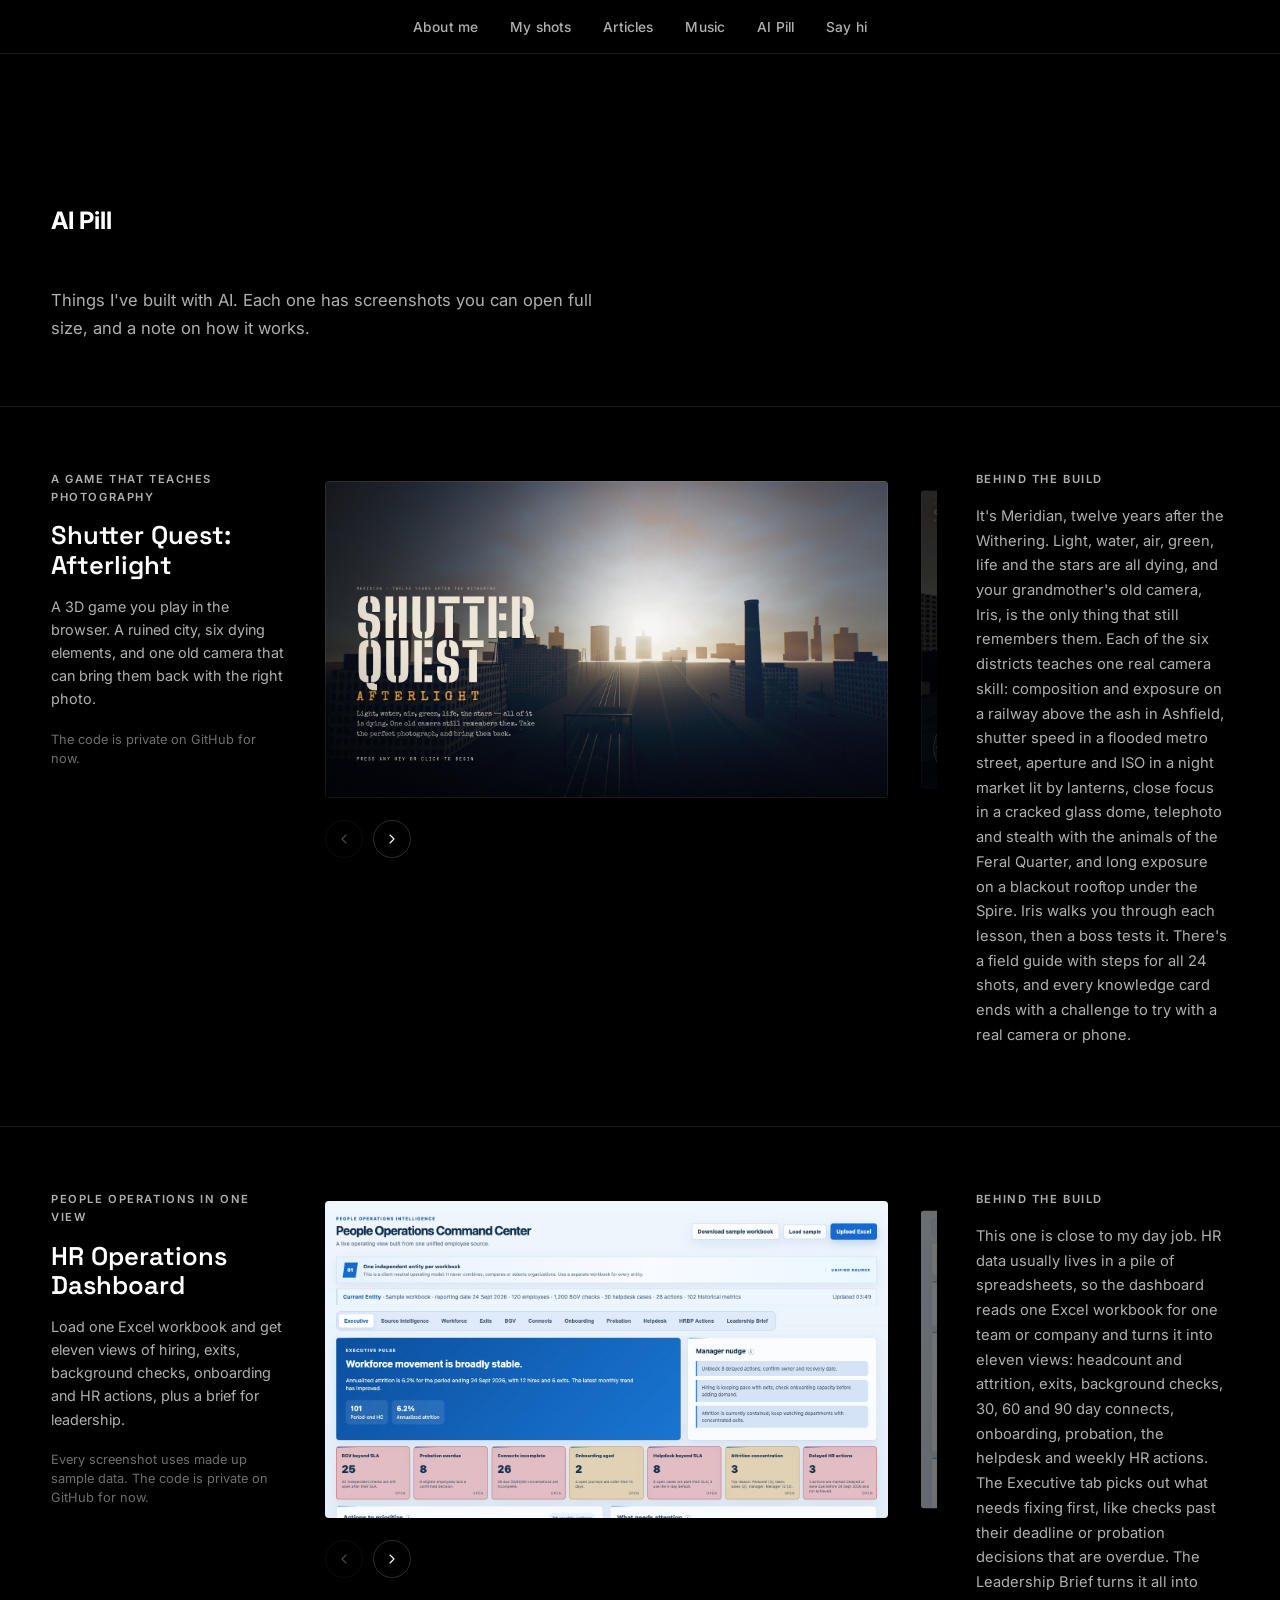
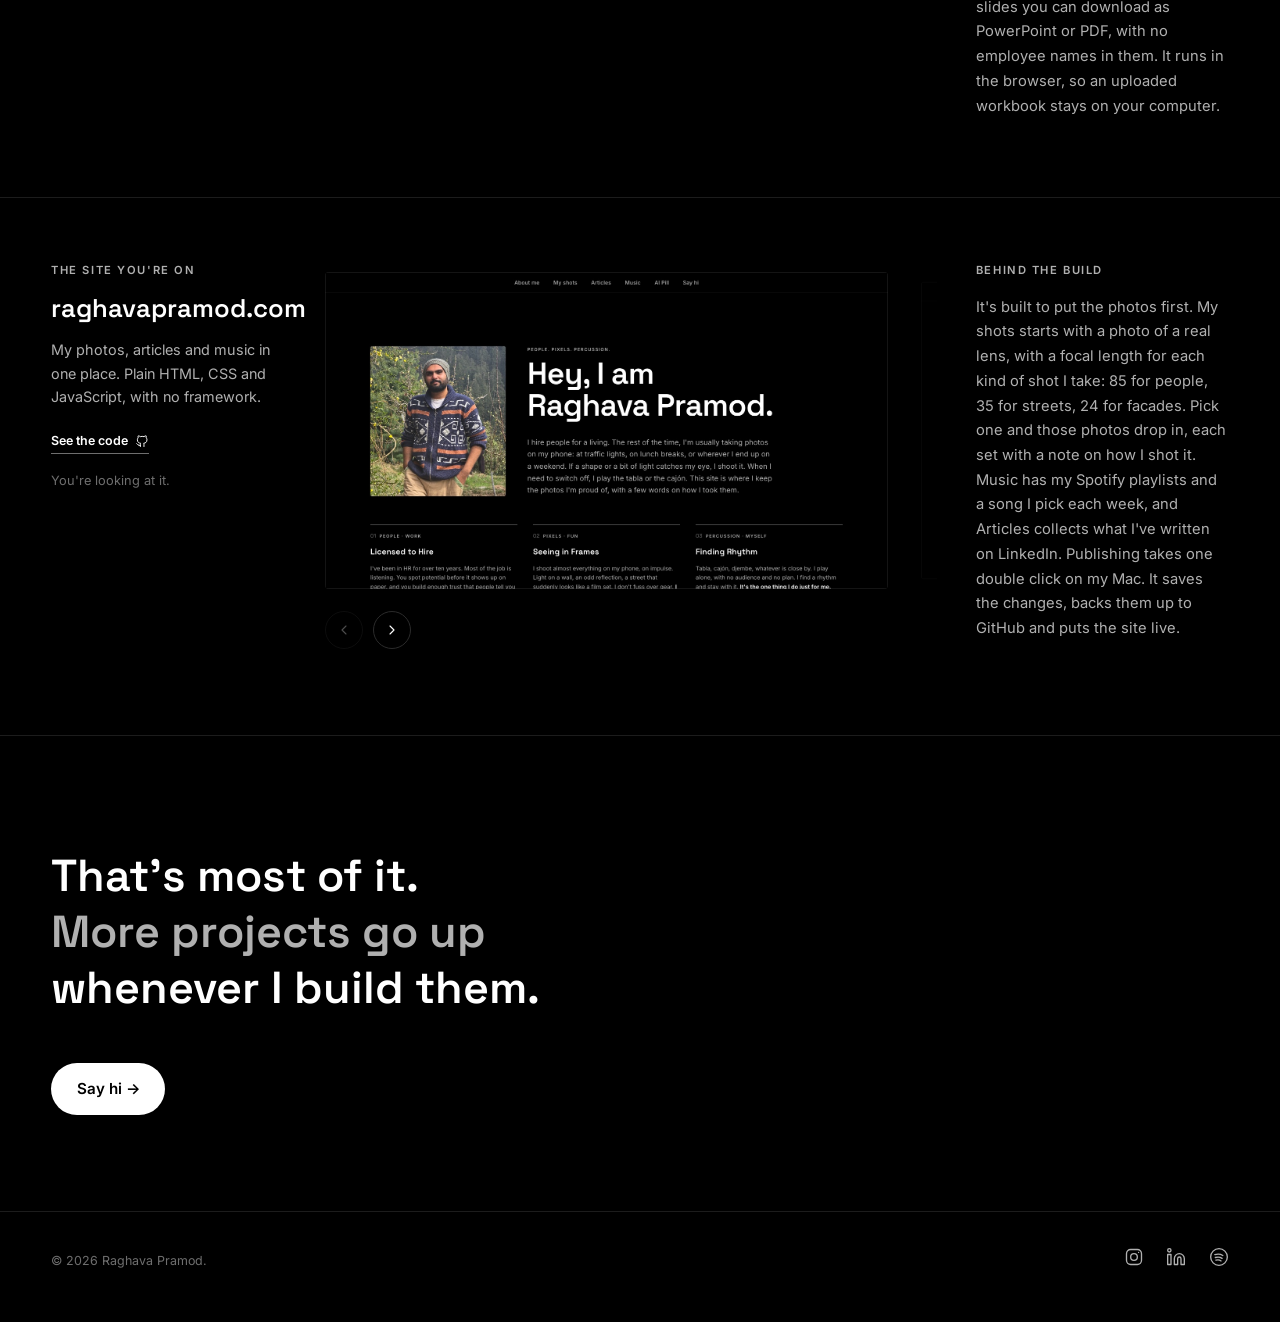
==== commit fec5a23b: "AI Pill: See the code link for the portfolio repo (now public) Co-Authored-By: Claude Opus 5.5 <nore" ====
--- a/ai-pill.html
+++ b/ai-pill.html
@@ -17,7 +17,7 @@
 <link rel="preconnect" href="https://fonts.gstatic.com" crossorigin>
 <link href="https://fonts.googleapis.com/css2?family=Space+Grotesk:wght@400;500;600;700&family=Inter:wght@400;500;600&display=swap" rel="stylesheet">
 
-<link rel="stylesheet" href="styles.css?v=31">
+<link rel="stylesheet" href="styles.css?v=32">
 </head>
 <body class="loading-lock">
 
@@ -92,6 +92,6 @@
   </button>
 </div>
 
-<script src="script.js?v=31"></script>
+<script src="script.js?v=32"></script>
 </body>
 </html>
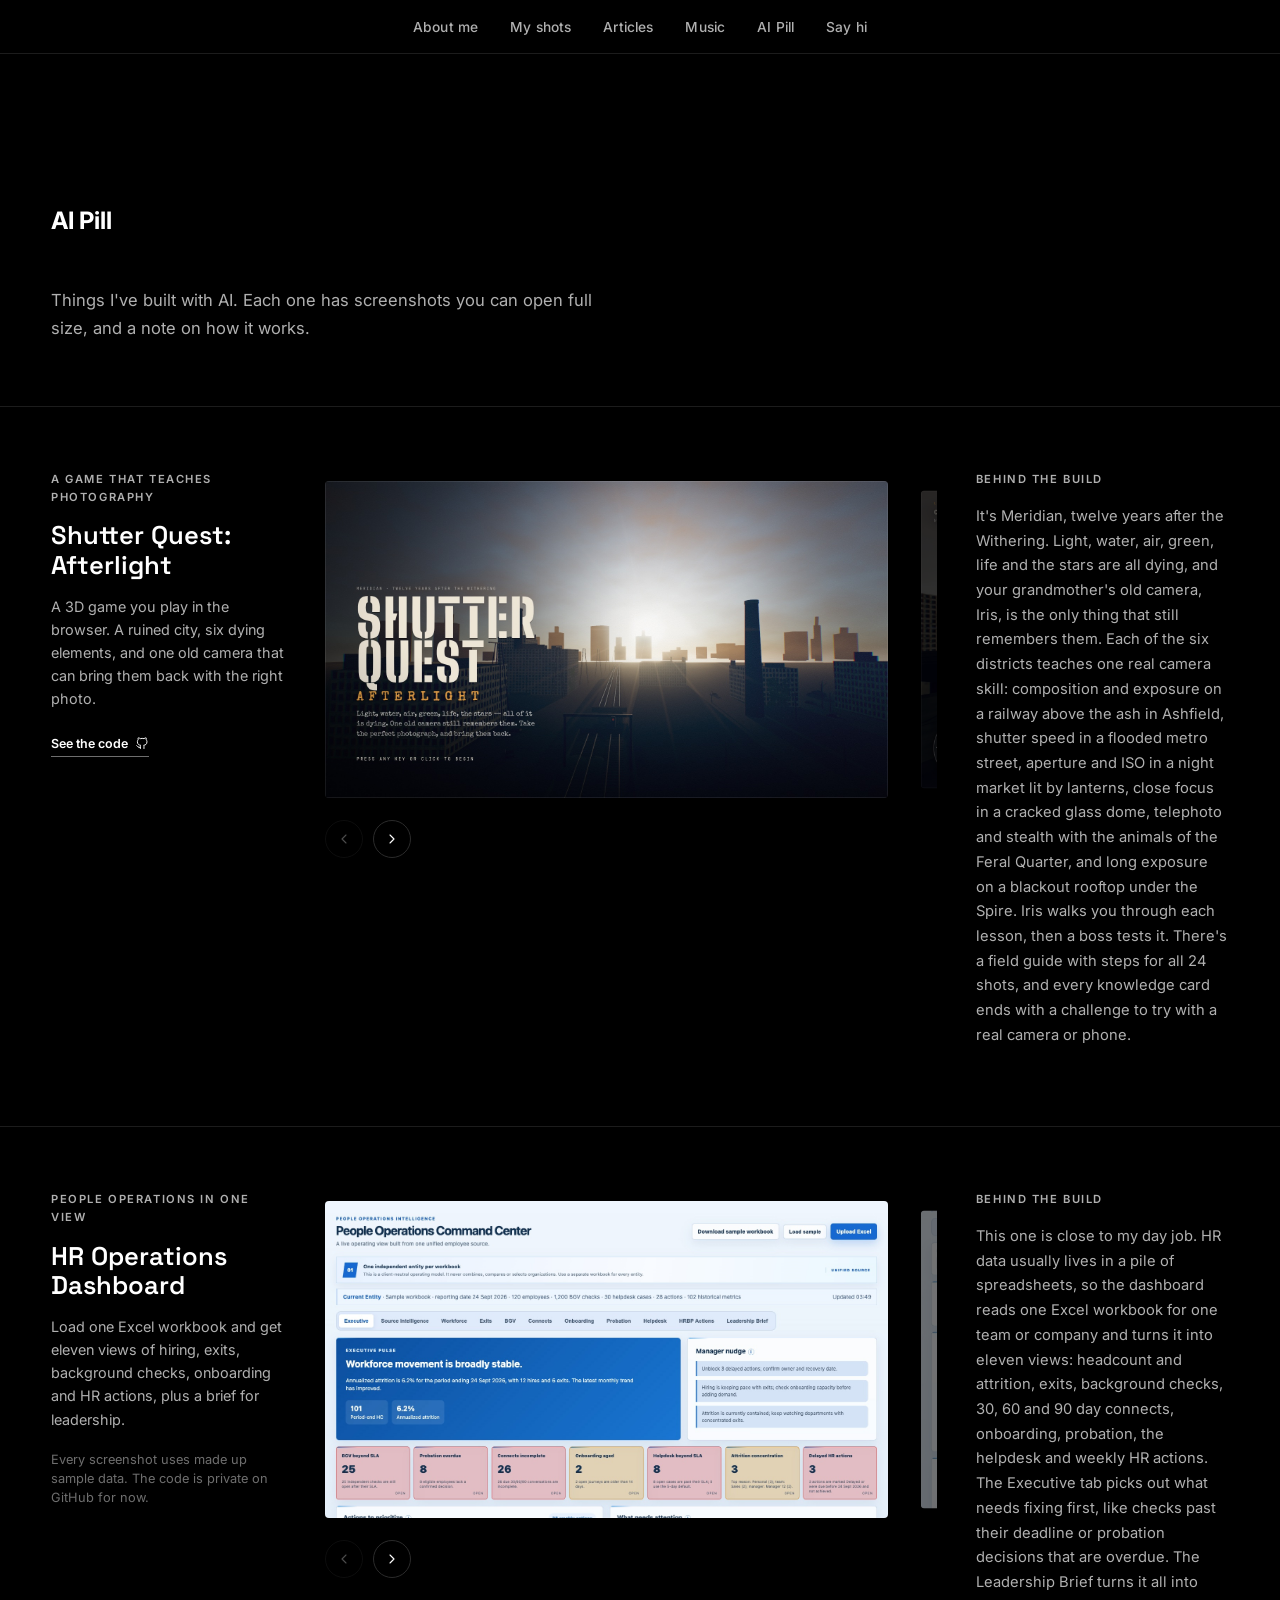
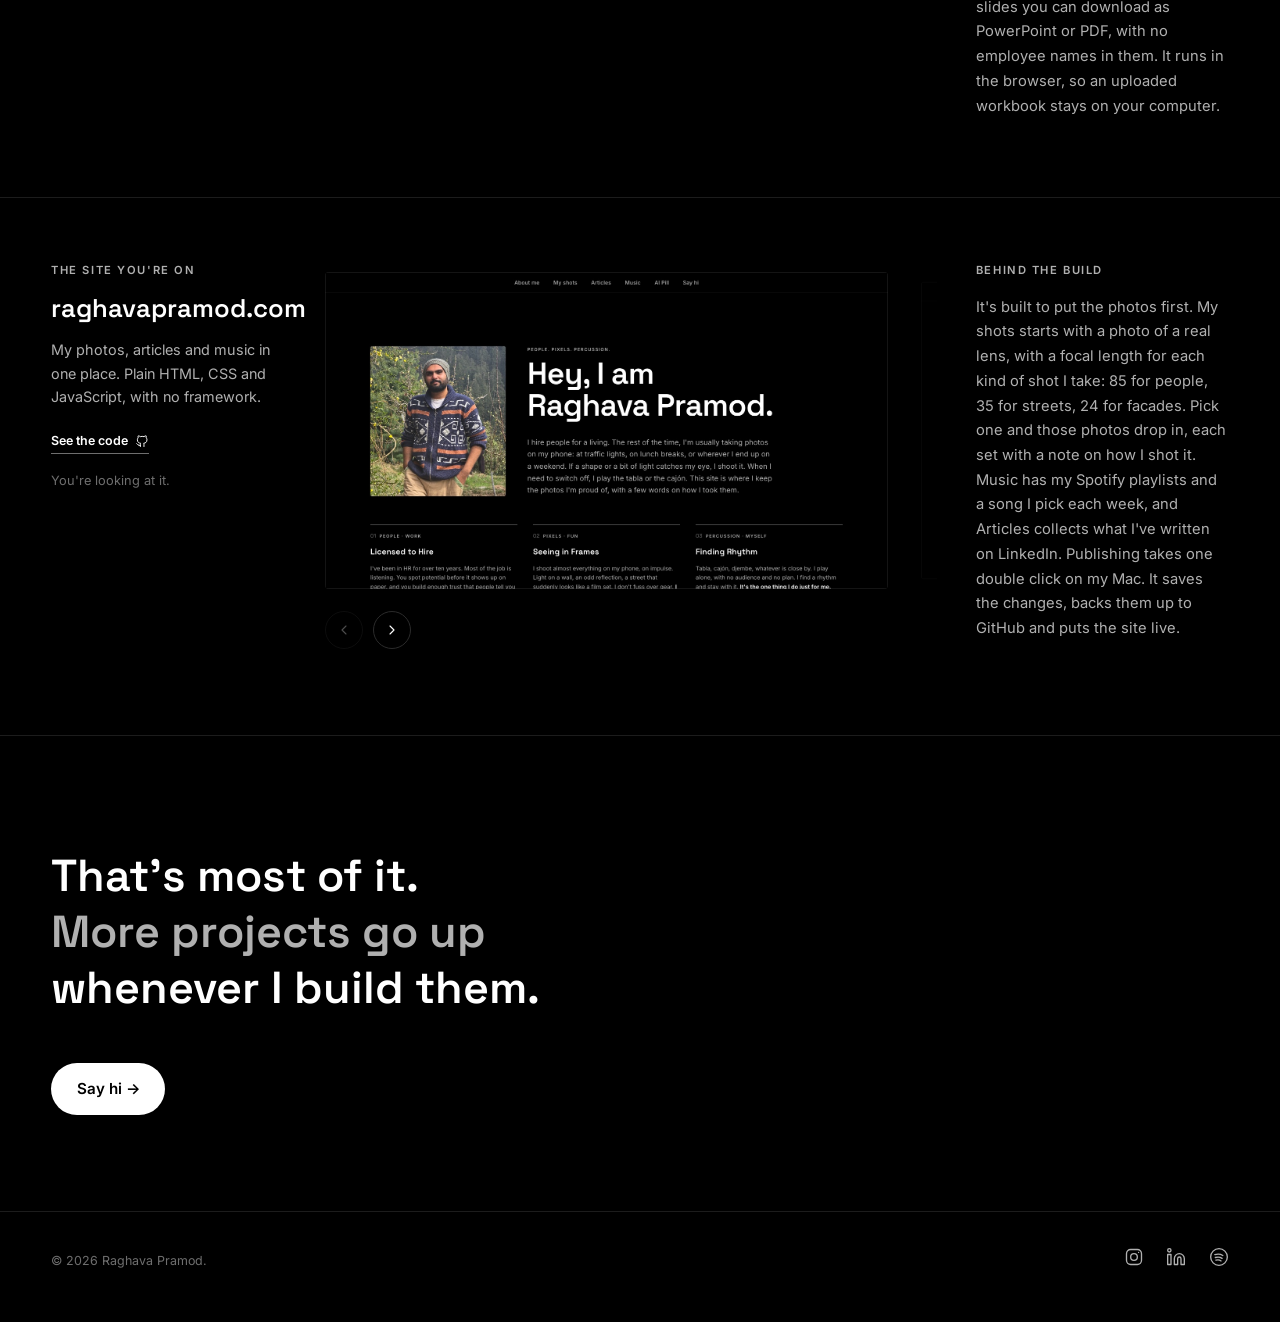
==== commit c67b2c88: "AI Pill: See the code link for Shutter Quest (now public) Co-Authored-By: Claude Opus 5.5 <noreply@a" ====
--- a/ai-pill.html
+++ b/ai-pill.html
@@ -17,7 +17,7 @@
 <link rel="preconnect" href="https://fonts.gstatic.com" crossorigin>
 <link href="https://fonts.googleapis.com/css2?family=Space+Grotesk:wght@400;500;600;700&family=Inter:wght@400;500;600&display=swap" rel="stylesheet">
 
-<link rel="stylesheet" href="styles.css?v=32">
+<link rel="stylesheet" href="styles.css?v=33">
 </head>
 <body class="loading-lock">
 
@@ -92,6 +92,6 @@
   </button>
 </div>
 
-<script src="script.js?v=32"></script>
+<script src="script.js?v=33"></script>
 </body>
 </html>
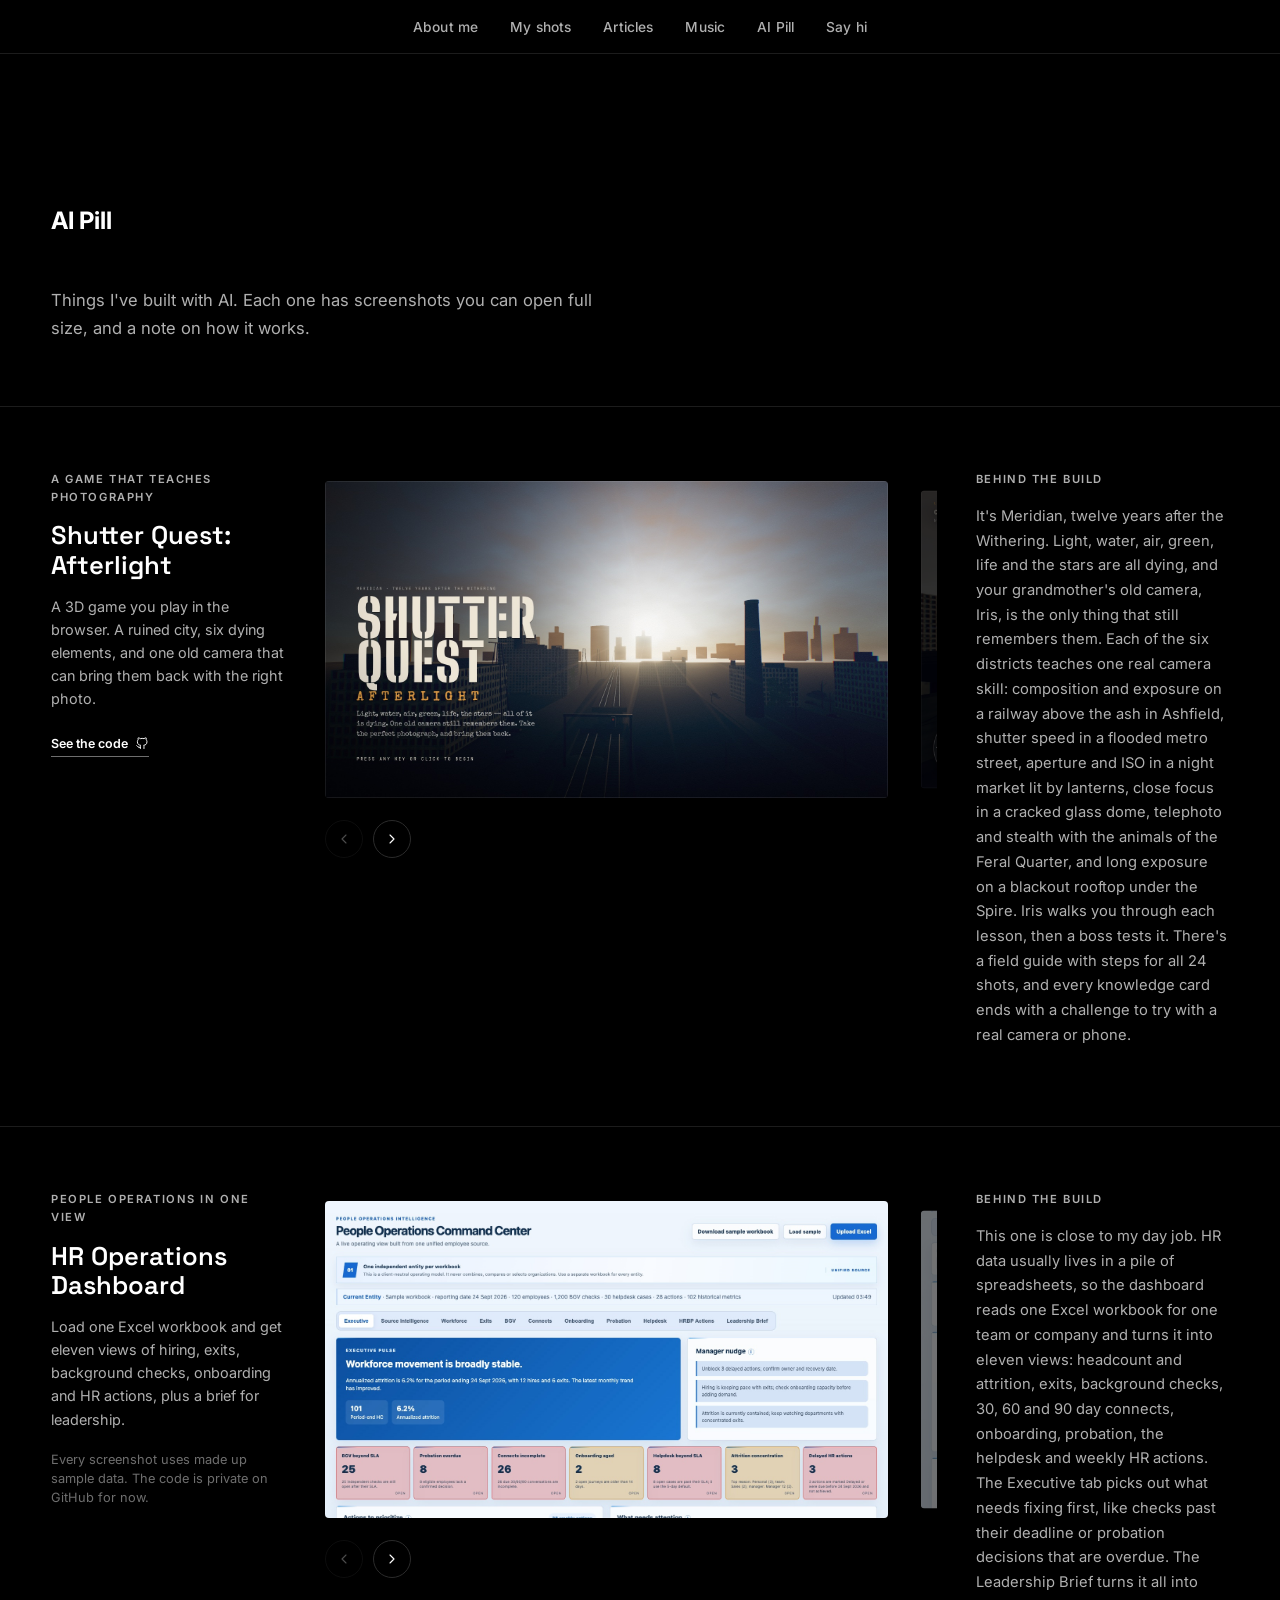
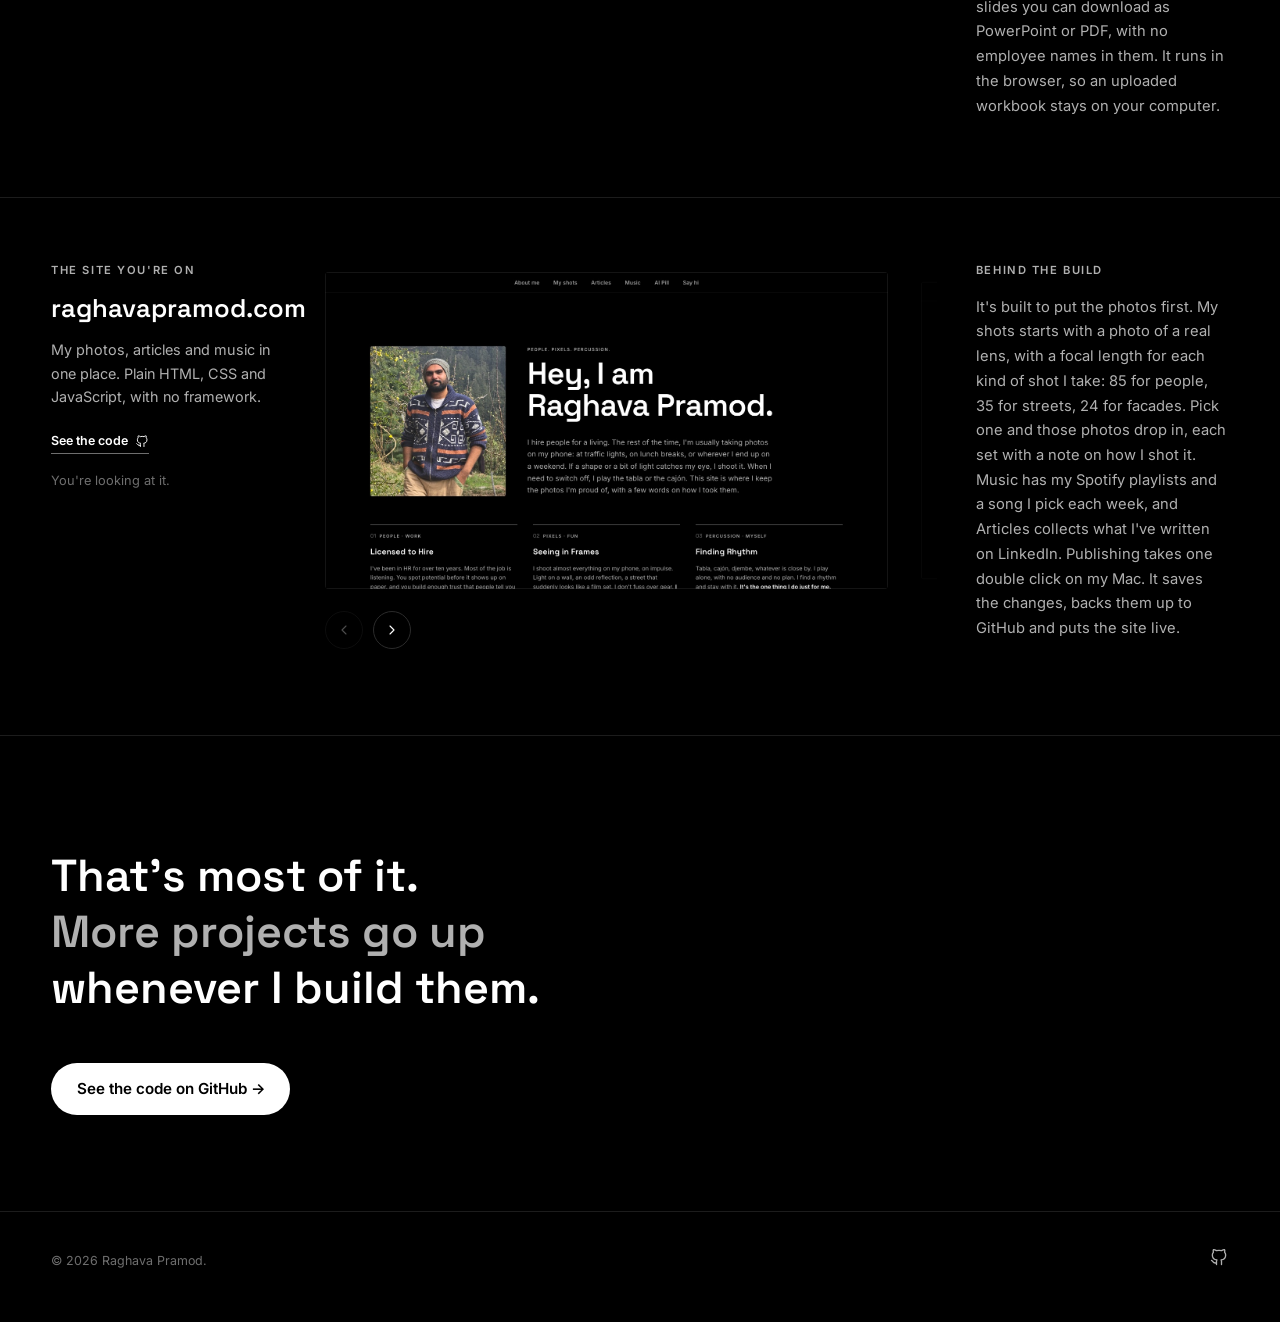
==== commit 18248ea7: "Say hi: add GitHub; GitHub icon in footers; AI Pill closing points to GitHub Co-Authored-By: Claude " ====
--- a/ai-pill.html
+++ b/ai-pill.html
@@ -17,7 +17,7 @@
 <link rel="preconnect" href="https://fonts.gstatic.com" crossorigin>
 <link href="https://fonts.googleapis.com/css2?family=Space+Grotesk:wght@400;500;600;700&family=Inter:wght@400;500;600&display=swap" rel="stylesheet">
 
-<link rel="stylesheet" href="styles.css?v=33">
+<link rel="stylesheet" href="styles.css?v=34">
 </head>
 <body class="loading-lock">
 
@@ -60,7 +60,7 @@
       <span class="line">More projects go up</span>
       <span class="line">whenever I build them.</span>
     </p>
-    <a class="closing-cta" href="contact.html">Say hi →</a>
+    <a class="closing-cta" href="https://github.com/raghavapramodr-aipilled" target="_blank" rel="noopener noreferrer" aria-label="See the code on GitHub, opens in a new tab">See the code on GitHub →</a>
   </section>
 
 </main>
@@ -69,9 +69,7 @@
   <div class="wrap">
     <p>&copy; <span id="year"></span> Raghava Pramod.</p>
     <ul class="footer-links">
-      <li><a href="https://www.instagram.com/raghavapramod/" target="_blank" rel="noopener noreferrer" aria-label="Instagram, opens in a new tab"><svg class="ig-glyph" viewBox="0 0 24 24" fill="none" stroke="currentColor" stroke-width="1.6" stroke-linecap="round" stroke-linejoin="round" aria-hidden="true"><rect x="3" y="3" width="18" height="18" rx="5"></rect><circle cx="12" cy="12" r="4"></circle><line x1="17.5" y1="6.5" x2="17.5" y2="6.5"></line></svg></a></li>
-      <li><a href="https://www.linkedin.com/in/raghava-pramod-16317697/" target="_blank" rel="noopener noreferrer" aria-label="LinkedIn, opens in a new tab"><svg class="ig-glyph" viewBox="0 0 24 24" fill="none" stroke="currentColor" stroke-width="1.6" stroke-linecap="round" stroke-linejoin="round" aria-hidden="true"><path d="M16 8a6 6 0 0 1 6 6v7h-4v-7a2 2 0 0 0-4 0v7h-4v-7a6 6 0 0 1 6-6z"></path><rect x="2" y="9" width="4" height="12"></rect><circle cx="4" cy="4" r="2"></circle></svg></a></li>
-      <li><a href="https://open.spotify.com/user/36vazb5w8vdts3cxnagg9n65b" target="_blank" rel="noopener noreferrer" aria-label="Spotify, opens in a new tab"><svg class="ig-glyph" viewBox="0 0 24 24" fill="none" stroke="currentColor" stroke-width="1.6" stroke-linecap="round" stroke-linejoin="round" aria-hidden="true"><circle cx="12" cy="12" r="10"></circle><path d="M7 9.2c3.2-1 7-.7 9.6 1"></path><path d="M7.6 12.6c2.7-.8 5.9-.5 8.1 1"></path><path d="M8.3 15.8c2.1-.6 4.5-.4 6.2.9"></path></svg></a></li>
+      <li><a href="https://github.com/raghavapramodr-aipilled" target="_blank" rel="noopener noreferrer" aria-label="GitHub, opens in a new tab"><svg class="ig-glyph" viewBox="0 0 24 24" fill="none" stroke="currentColor" stroke-width="1.6" stroke-linecap="round" stroke-linejoin="round" aria-hidden="true"><path d="M9 19c-4.3 1.4-4.3-2.5-6-3m12 5v-3.5c0-1 .1-1.4-.5-2 2.8-.3 5.5-1.4 5.5-6a4.6 4.6 0 0 0-1.3-3.2 4.2 4.2 0 0 0-.1-3.2s-1.1-.3-3.5 1.3a12.3 12.3 0 0 0-6.2 0C6.5 2.8 5.4 3.1 5.4 3.1a4.2 4.2 0 0 0-.1 3.2A4.6 4.6 0 0 0 4 9.5c0 4.6 2.7 5.7 5.5 6-.6.6-.6 1.2-.5 2V21"></path></svg></a></li>
     </ul>
   </div>
 </footer>
@@ -92,6 +90,6 @@
   </button>
 </div>
 
-<script src="script.js?v=33"></script>
+<script src="script.js?v=34"></script>
 </body>
 </html>
